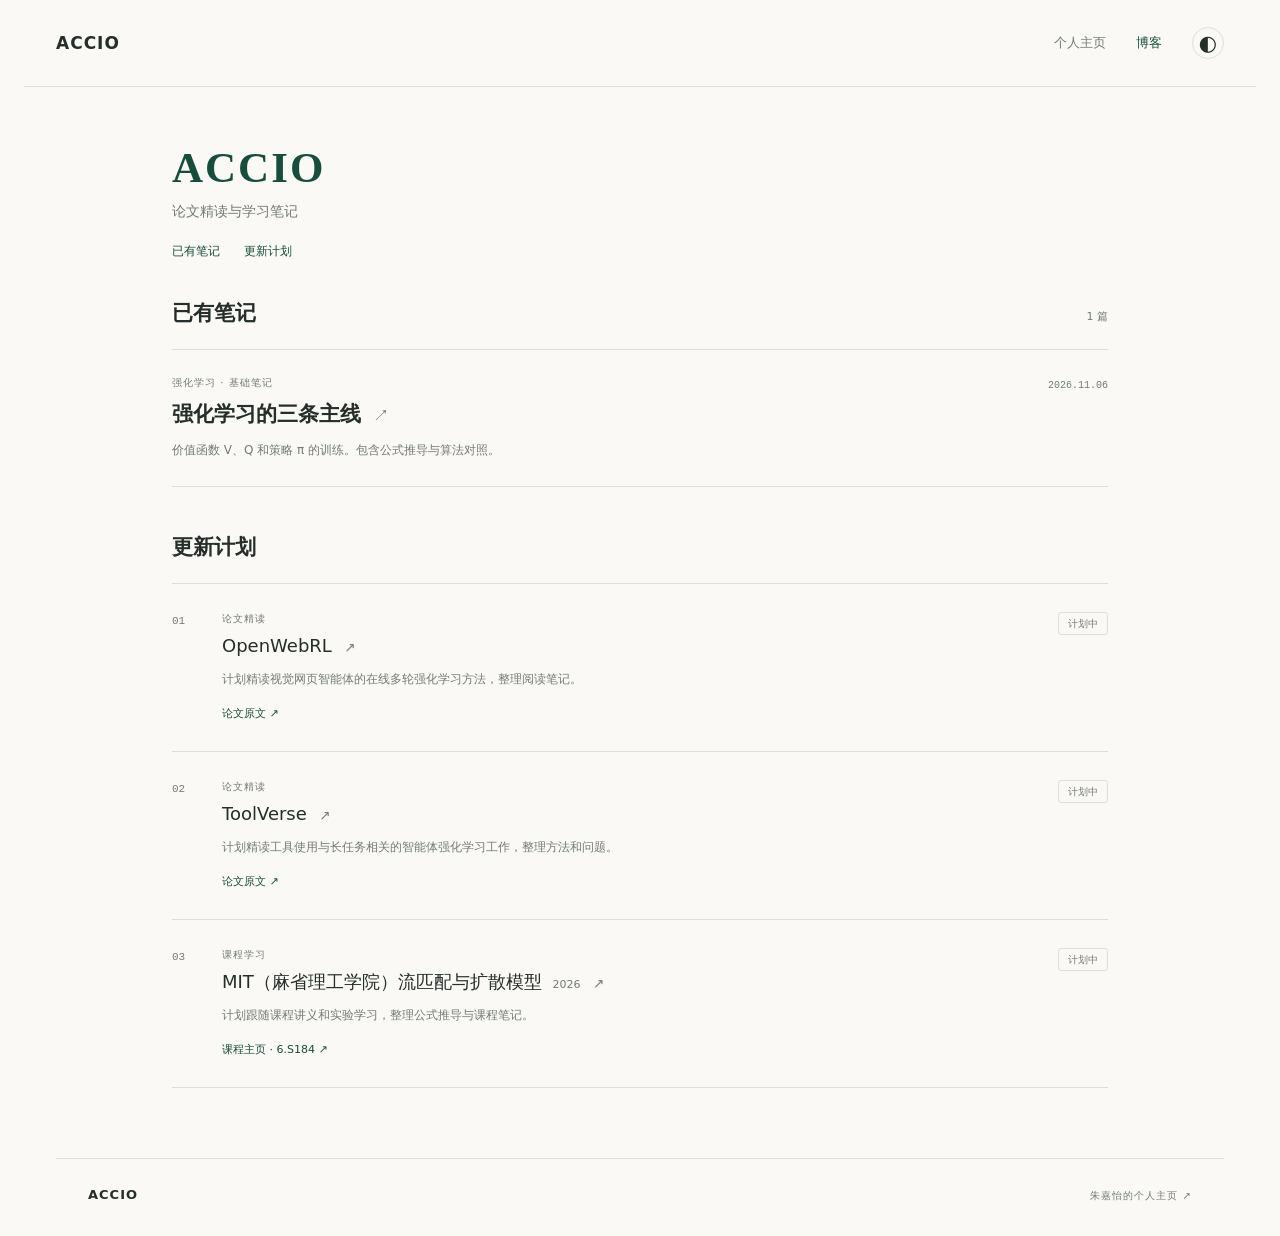
==== blog/index.html @ 02f71da6 "Separate academic profile and ACCIO blog" ====
<!doctype html>
<html lang="zh-CN">
<head>
  <meta charset="utf-8">
  <meta name="viewport" content="width=device-width,initial-scale=1">
  <meta name="description" content="朱嘉怡的论文精读与学习笔记。">
  <meta name="theme-color" content="#174d3c">
  <title>ACCIO · 朱嘉怡的博客</title>
  <link rel="canonical" href="https://lomuspg.github.io/blog/">
  <link rel="icon" href="/assets/favicon.svg" type="image/svg+xml">
  <link rel="stylesheet" href="/assets/style.css">
  <script>
    try {
      if (localStorage.getItem('notes-theme') === 'dark') document.documentElement.dataset.theme = 'dark';
    } catch {}
  </script>
</head>
<body>
<header class="site-header">
  <a class="brand personal-brand" href="/blog/">ACCIO</a>
  <nav aria-label="主导航">
    <a href="/">个人主页</a>
    <a href="/blog/" aria-current="page">博客</a>
    <button class="theme-toggle" aria-label="切换深浅主题" title="切换深浅主题">◐</button>
  </nav>
</header>
<main class="profile-home blog-home">
  <header class="blog-intro">
    <h1>ACCIO</h1>
    <p>论文精读与学习笔记</p>
    <nav class="blog-sections" aria-label="博客栏目">
      <a href="#notes">已有笔记</a>
      <a href="#plans">更新计划</a>
    </nav>
  </header>
 <section class="published-section" id="notes" aria-labelledby="notes-title">
  <div class="personal-section-heading"><h2 id="notes-title">已有笔记</h2><span>1 篇</span></div>
  <a class="published-note" href="/reinforcement-learning.html"><div><span class="plan-type">强化学习 · 基础笔记</span><h3>强化学习的三条主线 <span class="external-arrow" aria-hidden="true">↗</span></h3><p>价值函数 V、Q 和策略 π 的训练。包含公式推导与算法对照。</p></div><span class="note-date">2026.11.06</span></a>
 </section>
 <section class="plan-section" id="plans" aria-labelledby="plans-title">
  <div class="personal-section-heading"><h2 id="plans-title">更新计划</h2></div>
  <div class="plan-list">
   <article class="plan-row"><span class="plan-number" aria-hidden="true">01</span><div class="plan-content"><div class="plan-type">论文精读</div><h3><a href="https://arxiv.org/abs/2606.02031" target="_blank" rel="noopener noreferrer">OpenWebRL <span class="external-arrow" aria-hidden="true">↗</span></a></h3><p>计划精读视觉网页智能体的在线多轮强化学习方法，整理阅读笔记。</p><a class="source-link" href="https://arxiv.org/abs/2606.02031" target="_blank" rel="noopener noreferrer">论文原文 ↗</a></div><span class="plan-status">计划中</span></article>
   <article class="plan-row"><span class="plan-number" aria-hidden="true">02</span><div class="plan-content"><div class="plan-type">论文精读</div><h3><a href="https://arxiv.org/abs/2607.15660" target="_blank" rel="noopener noreferrer">ToolVerse <span class="external-arrow" aria-hidden="true">↗</span></a></h3><p>计划精读工具使用与长任务相关的智能体强化学习工作，整理方法和问题。</p><a class="source-link" href="https://arxiv.org/abs/2607.15660" target="_blank" rel="noopener noreferrer">论文原文 ↗</a></div><span class="plan-status">计划中</span></article>
   <article class="plan-row"><span class="plan-number" aria-hidden="true">03</span><div class="plan-content"><div class="plan-type">课程学习</div><h3><a href="https://diffusion.csail.mit.edu/" target="_blank" rel="noopener noreferrer">MIT（麻省理工学院）流匹配与扩散模型 <span class="course-year">2026</span> <span class="external-arrow" aria-hidden="true">↗</span></a></h3><p>计划跟随课程讲义和实验学习，整理公式推导与课程笔记。</p><a class="source-link" href="https://diffusion.csail.mit.edu/" target="_blank" rel="noopener noreferrer">课程主页 · 6.S184 ↗</a></div><span class="plan-status">计划中</span></article>
  </div>
 </section>
</main>
<footer class="site-footer">
  <a class="footer-brand" href="/blog/">ACCIO</a>
  <a href="/">朱嘉怡的个人主页 ↗</a>
</footer>
<script src="/assets/app.js"></script>
</body>
</html>
---- assets/style.css ----
@charset "UTF-8";
:root{--bg:#faf9f5;--paper:#fffefa;--text:#252e2a;--muted:#737b74;--green:#174d3c;--line:#dedfd6;--soft:#eef1e8;--accent:#b5c1a5;--serif:"Noto Serif SC","Source Han Serif SC","Songti SC","STSong","SimSun",serif;--sans:"Microsoft YaHei","PingFang SC",system-ui,sans-serif;color-scheme:light}
:root[data-theme=dark]{--bg:#171f1b;--paper:#1d2721;--text:#e1e7db;--muted:#a0ad9f;--green:#adceb1;--line:#3d493f;--soft:#29352c;--accent:#9cae91;color-scheme:dark}*{box-sizing:border-box}html{scroll-behavior:smooth;scroll-padding-top:32px}body{margin:0;background:var(--bg);color:var(--text);font:15px/1.7 var(--sans);-webkit-font-smoothing:antialiased}a{color:inherit;text-decoration:none}button{font:inherit;color:inherit;cursor:pointer}a,button{-webkit-tap-highlight-color:transparent}a:focus-visible,button:focus-visible,summary:focus-visible{outline:2px solid var(--green);outline-offset:5px}::selection{background:#cbdac0;color:#123d2e}.site-header{max-width:1232px;margin:auto;padding:27px 32px;display:flex;align-items:center;justify-content:space-between;border-bottom:1px solid var(--line);gap:24px}.brand{display:flex;align-items:center;gap:12px;font-size:19px;font-weight:600;letter-spacing:2px;line-height:1.3}.brand-icon{background:var(--green);color:var(--bg);width:42px;height:42px;display:grid;place-items:center;border-radius:4px;font:28px var(--serif);letter-spacing:0}.brand-sub{display:block;font-size:10px;font-weight:400;color:var(--muted);letter-spacing:1.5px;margin-top:7px}.site-header nav{display:flex;align-items:center;gap:30px;font-size:13px}.site-header nav a{color:var(--muted)}.site-header nav a[aria-current]{color:var(--green)}.theme-toggle{background:none;border:1px solid var(--line);border-radius:50%;width:32px;height:32px;line-height:1;padding:0;font-size:21px}.home-main{max-width:1168px;margin:auto;padding:0 32px}.home-hero{position:relative;padding:70px 0 73px;min-height:425px}.eyebrow{display:flex;align-items:center;gap:13px;color:var(--green);font-size:11px;letter-spacing:2px}.small-line{width:26px;height:1px;background:var(--green)}.home-hero h1{font:500 clamp(32px,3.9vw,49px)/1.55 var(--serif);letter-spacing:1px;margin:25px 0 17px}.green-dot{color:var(--green)}.home-hero>p{color:var(--muted);font-size:14px;line-height:1.9}.primary-link{display:inline-flex;align-items:center;gap:34px;padding:11px 19px;background:var(--green);color:var(--bg);margin-top:18px;font-size:13px;border-radius:3px}.primary-link:hover{opacity:.85}.learning-diagram{position:absolute;right:0;top:88px;width:44%;padding:25px 0 28px;border-top:1px solid var(--accent);border-bottom:1px solid var(--accent)}.diagram-label{font-size:11px;letter-spacing:2px;color:var(--muted)}.diagram-nodes{display:flex;justify-content:space-between;align-items:center;margin:29px 0 28px}.diagram-nodes>div{display:flex;flex-direction:column;align-items:center;gap:12px}.diagram-nodes i{width:76px;height:76px;border-radius:50%;display:grid;place-items:center;background:var(--soft);border:1px solid var(--accent);font:italic 43px Georgia,serif;color:var(--green)}.diagram-nodes>div:nth-of-type(2) i{background:var(--green);color:var(--bg)}.diagram-nodes span{font-size:12px;color:var(--muted)}.diagram-nodes b{font-weight:400;color:var(--accent);font-size:24px;margin-top:-28px}.diagram-loop{display:flex;align-items:center;justify-content:space-between;gap:10px;font-size:11px;color:var(--muted)}.notes-section{padding:6px 0 50px}.section-label{display:flex;align-items:center;justify-content:space-between;margin-bottom:20px}.section-label h2{font:600 21px var(--serif);margin:0}.section-label>span{font-size:11px;letter-spacing:1px;color:var(--muted)}.note-card{display:grid;grid-template-columns:34% 1fr;border:1px solid var(--line);border-radius:6px;background:var(--paper);overflow:hidden;transition:box-shadow .2s,transform .2s}.note-card:hover{box-shadow:0 8px 30px #173f2b0c;transform:translateY(-3px)}.note-visual{min-height:264px;background:#e5ebdf;padding:24px 26px;display:flex;flex-direction:column;justify-content:space-between;color:#174d3c;position:relative;background-image:linear-gradient(#174d3c08 1px,transparent 1px),linear-gradient(90deg,#174d3c08 1px,transparent 1px);background-size:20px 20px}.visual-index{font-size:10px;letter-spacing:2px}.visual-symbols{display:flex;align-items:center;justify-content:center;gap:22px;font:italic 53px Georgia,serif}.visual-symbols>span{width:80px;height:80px;border-radius:50%;border:1px solid #174d3c50;display:grid;place-items:center;font-size:54px}.visual-caption{font-size:11px;letter-spacing:1px}.note-copy{padding:27px 35px;display:flex;flex-direction:column;justify-content:center}.note-meta{display:flex;gap:14px;align-items:center;font-size:10px;color:var(--muted);letter-spacing:1px}.tag{color:var(--green);background:var(--soft);padding:3px 8px;border-radius:3px}.note-copy h3{font:600 26px/1.5 var(--serif);margin:16px 0 0}.note-subtitle{color:var(--text);font-size:14px;margin:3px 0 8px}.note-excerpt{font-size:12px;line-height:1.9;color:var(--muted);max-width:560px}.note-bottom{display:flex;justify-content:space-between;gap:15px;margin-top:14px;font-size:10px;color:var(--muted)}.read-link{color:var(--green);white-space:nowrap}.home-bottom{border-top:1px solid var(--line);padding:30px 0 43px;position:relative}.tiny-label{font-size:10px;letter-spacing:2px;color:var(--muted)}.home-bottom p{font:400 20px/1.9 var(--serif);margin:12px 0 0}.bottom-symbol{position:absolute;right:0;top:30px;color:var(--accent);font:90px Georgia,serif}.site-footer{max-width:1168px;margin:0 auto;padding:25px 32px 30px;border-top:1px solid var(--line);display:flex;align-items:center;gap:20px;font-size:10px;color:var(--muted);letter-spacing:1px}.footer-brand{font-weight:600;font-size:13px;color:var(--text)}.site-footer>a:last-child{margin-left:auto}.article-layout{max-width:1168px;padding:44px 32px 65px;margin:auto;display:grid;grid-template-columns:220px minmax(0,1fr);gap:64px}.back-link{font-size:11px;color:var(--muted)}.toc-sticky{position:sticky;top:34px;margin-top:55px}.toc{display:flex;flex-direction:column;margin-top:20px;border-left:1px solid var(--line)}.toc a{padding:10px 0 10px 14px;font-size:11px;color:var(--muted);display:flex;gap:9px;border-left:2px solid transparent;margin-left:-1px;line-height:1.8}.toc a span{font:10px/2 monospace;opacity:.6}.toc a:hover,.toc a.active{color:var(--green);border-color:var(--green)}.download-link{display:inline-block;margin-top:27px;font-size:11px;color:var(--green)}.aside-note{margin-top:31px;font:12px/2 var(--serif);color:var(--muted)}.article-header{padding-bottom:26px}.article-header .eyebrow{font-size:10px}.article-header .eyebrow span{color:var(--accent)}.article-header h1{font:600 clamp(27px,3.4vw,38px)/1.5 var(--serif);letter-spacing:.5px;margin:20px 0 8px}.article-subtitle{font-size:17px;color:var(--muted);margin-top:0;letter-spacing:.3px}.article-subtitle i{font:italic 24px Georgia,serif;color:var(--green)}.article-meta{display:flex;gap:18px;align-items:center;color:var(--muted);font-size:10px;margin:23px 0 27px}.article-meta span+span:before{content:'·';margin-right:18px}.article-meta button{border:0;background:none;padding:0;font-size:10px;margin-left:auto;color:var(--green)}.article-intro{border-left:3px solid var(--green);padding:14px 19px;background:var(--soft)}.article-intro>span{font-size:10px;color:var(--green);letter-spacing:2px}.article-intro p{font:13px/1.9 var(--sans);margin:6px 0 0}.prose{font:15px/2 var(--sans);overflow-wrap:break-word;min-width:0}.prose p{margin:19px 0}.prose h2{font:600 25px/1.6 var(--serif);margin:45px 0 22px;color:var(--green);scroll-margin-top:30px}.prose h3{font-size:17px;line-height:1.75;margin:33px 0 16px;font-weight:600;scroll-margin-top:30px}.prose ul,.prose ol{padding-left:25px;margin:18px 0}.prose li{padding-left:3px;margin:9px 0}.prose li::marker{color:var(--green)}.prose strong{font-weight:600}.prose hr{border:0;border-top:1px solid var(--line);margin:42px 0}.prose .katex-display{margin:26px 0;padding:18px 12px;background:var(--paper);border-radius:4px;overflow-x:auto;overflow-y:hidden;max-width:100%}.prose .katex{font-size:1.04em}.prose .katex-display>.katex{font-size:1.08em}.prose table{border-collapse:collapse;width:100%;display:block;overflow-x:auto;margin:25px 0;font-size:11px;line-height:1.9}.prose th,.prose td{border-bottom:1px solid var(--line);padding:11px 13px;text-align:left;min-width:95px}.prose th{background:var(--soft);font-weight:600;color:var(--green);white-space:nowrap}.prose td{background:var(--paper)}.prose td:first-child{font-weight:500}.prose blockquote{border-left:3px solid var(--green);margin:20px 0;padding:0 20px;color:var(--muted)}.prose a{color:var(--green);text-decoration:underline}.prose code{font-size:.9em;background:var(--soft);padding:2px 5px;border-radius:3px}.article-end{border-top:1px solid var(--line);margin-top:55px;padding:32px 0 0;text-align:center}.article-end>span{font-size:10px;letter-spacing:3px;color:var(--muted)}.article-end p{font:15px/1.9 var(--serif);margin:15px 0 24px}.article-end a{font-size:11px;color:var(--green)}.mobile-toc{display:none}.progress-bar{position:fixed;top:0;left:0;z-index:10;width:0;height:3px;background:var(--green)}.back-top{position:fixed;right:26px;bottom:26px;background:var(--paper);border:1px solid var(--line);width:38px;height:38px;border-radius:50%;opacity:0;pointer-events:none;transition:opacity .2s}.back-top.visible{opacity:1;pointer-events:auto}#toast{position:fixed;bottom:30px;left:50%;transform:translateX(-50%);padding:9px 20px;background:var(--green);color:var(--bg);border-radius:4px;font-size:12px;opacity:0;pointer-events:none;transition:opacity .2s}#toast.visible{opacity:1}
@media(min-width:1500px){.home-hero{padding-top:85px;padding-bottom:85px}.learning-diagram{top:104px}}
@media(max-width:1000px){.article-layout{gap:34px;grid-template-columns:180px minmax(0,1fr)}.learning-diagram{width:43%;top:97px}.diagram-nodes i{width:64px;height:64px;font-size:36px}.home-hero h1{font-size:37px}.diagram-loop{font-size:9px;gap:4px}.note-copy{padding:24px}.note-copy h3{font-size:23px}}
@media(max-width:760px){.site-header{padding:20px 22px}.site-header nav{gap:18px;font-size:11px}.brand{font-size:16px}.brand-icon{width:35px;height:35px;font-size:24px}.brand-sub{font-size:8px}.home-main{padding:0 22px}.home-hero{padding:42px 0 36px}.home-hero h1{font-size:36px;margin-top:19px}.home-hero>p{font-size:13px}.learning-diagram{position:static;width:100%;margin:34px 0 0;padding:20px 8px}.diagram-nodes{margin:22px 0}.diagram-nodes i{width:68px;height:68px}.diagram-loop{font-size:10px}.diagram-label{font-size:10px}.note-card{grid-template-columns:1fr}.note-visual{min-height:218px;padding:22px}.visual-symbols{justify-content:center;gap:35px}.note-copy{padding:24px}.note-copy h3{font-size:24px}.note-bottom{font-size:10px}.note-bottom>span:first-child{max-width:150px}.home-bottom{padding-bottom:32px}.home-bottom p{font-size:18px}.site-footer{padding:24px 22px;flex-wrap:wrap;gap:10px 18px}.site-footer>a:last-child{margin-left:0;width:100%}.article-layout{display:block;padding:27px 22px 46px}.article-aside{display:none}.article-header h1{font-size:28px;margin-top:15px}.article-subtitle{font-size:14px}.article-intro p{font-size:12px}.article-header{padding-bottom:20px}.mobile-toc{display:block;border-top:1px solid var(--line);border-bottom:1px solid var(--line);padding:13px 0;margin-bottom:22px;font-size:12px;color:var(--green)}.mobile-toc summary{cursor:pointer}.mobile-toc nav{display:flex;flex-direction:column;gap:11px;padding:15px 10px 5px}.mobile-toc nav a{display:flex;gap:10px;font-size:11px}.mobile-toc nav a span{opacity:.5}.prose{font-size:14px;line-height:1.95}.prose h2{font-size:22px;margin-top:32px}.prose h3{font-size:16px}.prose .katex-display{padding:15px 8px;margin:22px 0}.prose .katex-display>.katex{font-size:1em}.prose table{font-size:10px}.prose th,.prose td{padding:9px 10px;min-width:90px}.back-top{right:14px;bottom:16px}.article-meta{gap:14px}}
@media(prefers-reduced-motion:reduce){html{scroll-behavior:auto}*{transition:none!important}}
@media print{.site-header,.article-aside,.site-footer,.mobile-toc,.article-meta button,.back-top,.progress-bar,#toast{display:none!important}.article-layout{display:block;padding:0;max-width:none}.prose{font-size:11pt}.prose h2{break-after:avoid}.katex-display{break-inside:avoid}body{--bg:white;--text:#111;--paper:white;--green:#174d3c;--line:#ccc;--soft:#f2f2f2}}
.personal-brand{gap:12px;font-size:17px;letter-spacing:1px}.personal-brand-divider{font-weight:400;color:var(--line);font-size:20px}.personal-brand-caption{font-size:11px;font-weight:400;letter-spacing:1px;color:var(--muted)}
.profile-home{max-width:1000px;margin:0 auto;padding:0 32px 70px}.profile-intro{max-width:750px;padding:60px 0 48px}.profile-kicker{font-size:11px;color:var(--muted);letter-spacing:2px;margin:0 0 17px}.profile-intro h1{font:600 43px/1.4 var(--serif);letter-spacing:3px;margin:0 0 14px}.profile-affiliation{font-size:14px;margin:0 0 23px;color:var(--text)}.profile-affiliation span{margin:0 8px;color:var(--accent)}.profile-description{font-size:14px;line-height:1.95;color:var(--muted);margin:9px 0;max-width:650px}.personal-section-heading{display:flex;align-items:baseline;justify-content:space-between;gap:18px;margin:0 0 19px}.personal-section-heading h2{font:600 21px/1.6 var(--serif);margin:0}.personal-section-heading>span{font-size:11px;color:var(--muted)}.plan-section{padding-top:12px;scroll-margin-top:25px}.plan-list{border-top:1px solid var(--line)}.plan-row{display:grid;grid-template-columns:32px minmax(0,1fr) auto;gap:18px;padding:26px 0;border-bottom:1px solid var(--line);align-items:start}.plan-number{font:11px/1.8 monospace;color:var(--muted);padding-top:2px}.plan-type{display:block;font-size:10px;color:var(--muted);letter-spacing:1px}.plan-content h3{font-size:18px;line-height:1.7;font-weight:500;margin:4px 0 6px;overflow-wrap:anywhere}.plan-content h3 a:hover,.published-note:hover h3{color:var(--green)}.external-arrow{font-size:.75em;color:var(--muted);margin-left:7px;font-weight:400}.plan-content p{font-size:12px;line-height:1.9;color:var(--muted);margin:4px 0 9px}.source-link{font-size:11px;color:var(--green)}.source-link:hover{text-decoration:underline;text-underline-offset:3px}.plan-status{border:1px solid var(--line);border-radius:3px;padding:2px 9px;font-size:10px;color:var(--muted);white-space:nowrap;margin-top:2px}.course-year{font:11px/1.4 var(--sans);color:var(--muted);margin-left:5px}.published-section{margin-top:46px;scroll-margin-top:25px}.published-note{display:flex;align-items:start;gap:24px;justify-content:space-between;padding:24px 0;border-top:1px solid var(--line);border-bottom:1px solid var(--line)}.published-note h3{font:600 21px/1.6 var(--serif);margin:7px 0}.published-note p{font-size:12px;line-height:1.9;color:var(--muted);margin:0}.note-date{font:10px/1.9 monospace;white-space:nowrap;color:var(--muted);padding-top:2px}
@media(max-width:760px){.site-header{gap:12px}.personal-brand{font-size:15px;gap:8px}.personal-brand-caption{display:none}.personal-brand-divider{display:none}.site-header nav{gap:15px}.profile-home{padding:0 22px 45px}.profile-intro{padding:38px 0 30px}.profile-intro h1{font-size:35px;margin-bottom:12px}.profile-affiliation{font-size:12px;line-height:2;margin-bottom:18px}.profile-affiliation span{margin:0 4px}.profile-description{font-size:13px}.personal-section-heading h2{font-size:20px}.personal-section-heading>span{font-size:10px}.plan-row{grid-template-columns:22px minmax(0,1fr) auto;gap:9px;padding:23px 0}.plan-content h3{font-size:16px;line-height:1.7}.plan-content p{font-size:12px}.plan-status{padding:2px 6px;font-size:9px}.published-section{margin-top:35px}.published-note{flex-direction:column;gap:10px}.published-note h3{font-size:20px}.course-year{display:inline-block}.note-date{font-size:10px}}
.profile-home>.published-section{margin-top:0}.profile-home>.plan-section{margin-top:44px;padding-top:0}.article-end{text-align:left;margin-top:36px;padding-top:22px}.article-header{padding-bottom:0}
@media(max-width:760px){.profile-home>.plan-section{margin-top:35px}}
.profile-contact{display:flex;flex-direction:column;gap:7px;margin:22px 0 0;font-style:normal;font-size:12px;line-height:1.8}.profile-contact a{display:flex;align-items:baseline;gap:16px;width:fit-content;max-width:100%;overflow-wrap:anywhere}.contact-label{flex:0 0 40px;color:var(--muted);font-size:11px}.profile-contact a:hover>span:last-child{color:var(--green);text-decoration:underline;text-underline-offset:3px}.profile-cv-links{display:flex;align-items:center;flex-wrap:wrap;gap:14px 22px;margin-top:23px;font-size:12px}.cv-view{display:inline-block;padding:8px 13px;border:1px solid var(--green);border-radius:3px;color:var(--green)}.cv-view:hover{background:var(--soft)}.cv-download{color:var(--muted)}.cv-download:hover{color:var(--green);text-decoration:underline;text-underline-offset:3px}
@media(max-width:760px){.profile-contact{margin-top:19px}.profile-contact a{gap:12px}.profile-cv-links{margin-top:20px;gap:12px 18px}.cv-view{padding:8px 11px}}

.blog-intro {
  padding: 55px 0 35px;
}
.blog-intro h1 {
  margin: 0 0 6px;
  color: var(--green);
  font: 600 43px/1.2 var(--serif);
  letter-spacing: 2px;
}
.blog-intro p {
  margin: 0;
  color: var(--muted);
  font-size: 14px;
}
.blog-sections {
  display: flex;
  flex-wrap: wrap;
  gap: 12px 24px;
  margin-top: 18px;
  font-size: 12px;
  color: var(--green);
}
.blog-sections a:hover {
  text-decoration: underline;
  text-underline-offset: 3px;
}
.profile-english-name {
  display: inline-block;
  margin-left: 8px;
  color: var(--muted);
  font-size: 0.6em;
  letter-spacing: 0;
}
@media (max-width: 760px) {
  .blog-intro { padding: 37px 0 27px; }
  .blog-intro h1 { font-size: 36px; }
}
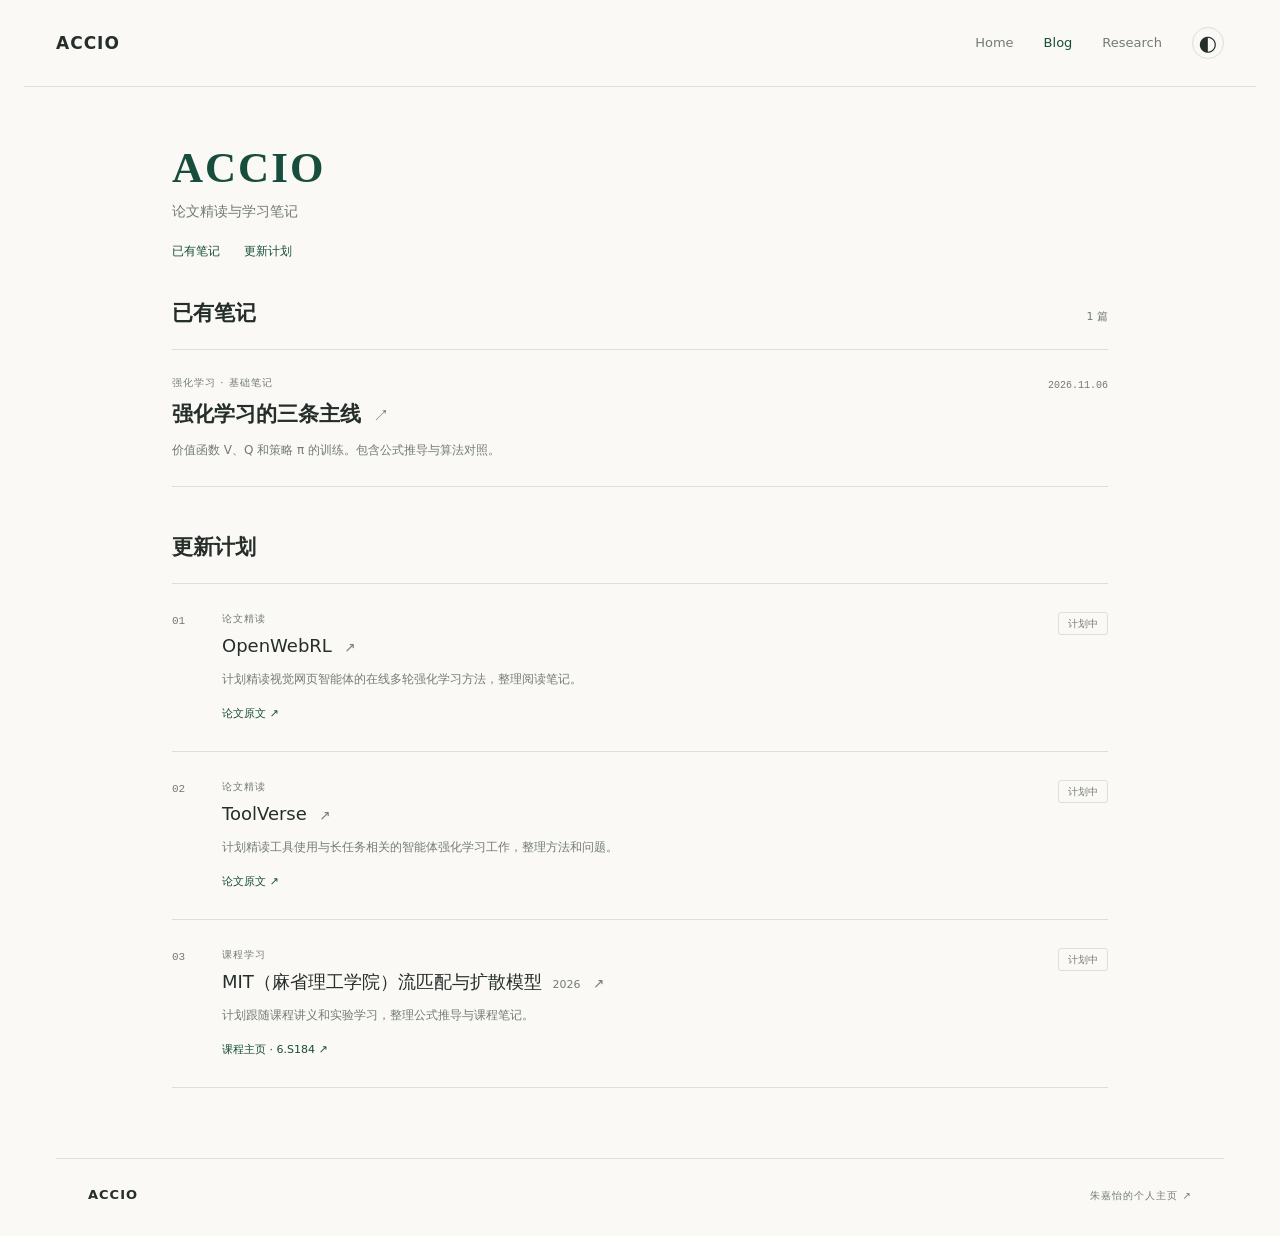
==== commit 2280b5b3: "Separate Research page and simplify site navigation" ====
--- a/blog/index.html
+++ b/blog/index.html
@@ -19,8 +19,9 @@
 <header class="site-header">
   <a class="brand personal-brand" href="/blog/">ACCIO</a>
   <nav aria-label="主导航">
-    <a href="/">个人主页</a>
-    <a href="/blog/" aria-current="page">博客</a>
+    <a href="/">Home</a>
+    <a href="/blog/" aria-current="page">Blog</a>
+    <a href="/research/">Research</a>
     <button class="theme-toggle" aria-label="切换深浅主题" title="切换深浅主题">◐</button>
   </nav>
 </header>
--- a/assets/style.css
+++ b/assets/style.css
@@ -47,6 +47,38 @@
   font-size: 0.6em;
   letter-spacing: 0;
 }
+.profile-details {
+  margin-top: 29px;
+  font-size: 14px;
+  line-height: 1.8;
+}
+.profile-details h2 {
+  margin: 0 0 9px;
+  font: 600 21px/1.4 var(--serif);
+}
+.profile-details p, .profile-details ul {
+  margin: 0 0 12px;
+}
+.profile-details ul { padding-left: 20px; }
+.profile-details .profile-contact { margin-top: 0; }
+.profile-details .profile-cv-links { margin: 14px 0; }
+.profile-overview {
+  display: grid;
+  grid-template-columns: minmax(0, 1fr) 180px;
+  gap: 24px 32px;
+  align-items: start;
+}
+.profile-portrait { display: block; }
+.profile-portrait img {
+  display: block;
+  width: 100%;
+  height: auto;
+  border-radius: 5px;
+}
+@media (max-width: 560px) {
+  .profile-overview { grid-template-columns: minmax(0, 1fr); }
+  .profile-portrait { width: min(156px, 100%); }
+}
 @media (max-width: 760px) {
   .blog-intro { padding: 37px 0 27px; }
   .blog-intro h1 { font-size: 36px; }
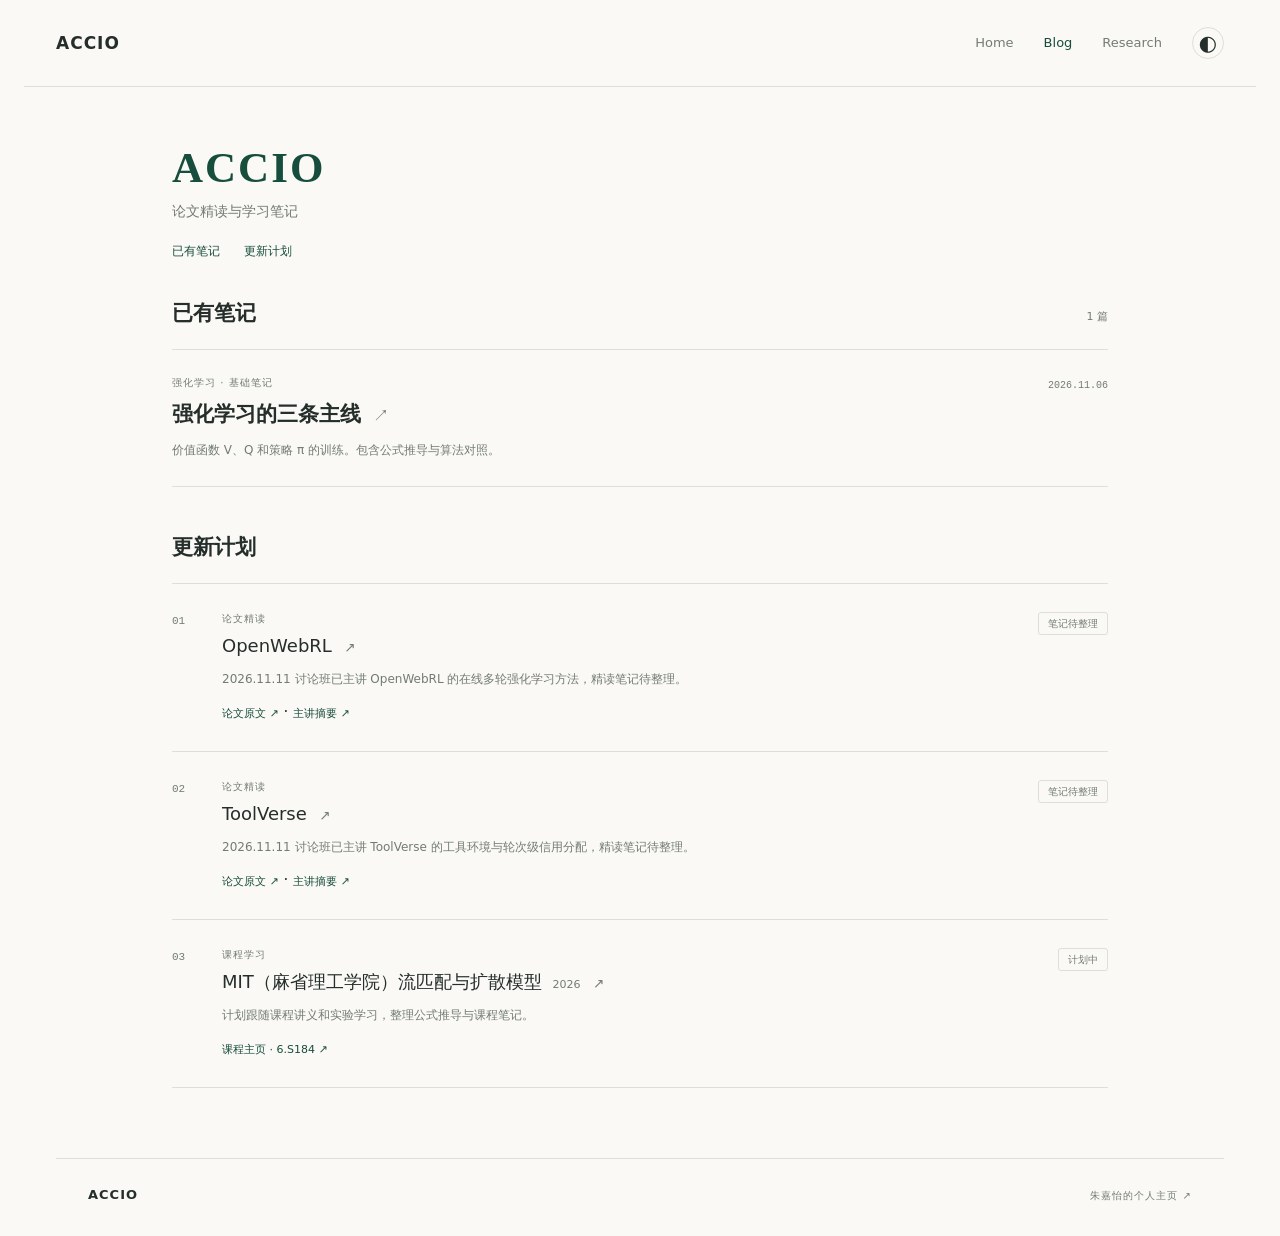
==== commit 6420b132: "Document confirmed reproduction experiments and November reading-group talk" ====
--- a/blog/index.html
+++ b/blog/index.html
@@ -41,8 +41,8 @@
  <section class="plan-section" id="plans" aria-labelledby="plans-title">
   <div class="personal-section-heading"><h2 id="plans-title">更新计划</h2></div>
   <div class="plan-list">
-   <article class="plan-row"><span class="plan-number" aria-hidden="true">01</span><div class="plan-content"><div class="plan-type">论文精读</div><h3><a href="https://arxiv.org/abs/2606.02031" target="_blank" rel="noopener noreferrer">OpenWebRL <span class="external-arrow" aria-hidden="true">↗</span></a></h3><p>计划精读视觉网页智能体的在线多轮强化学习方法，整理阅读笔记。</p><a class="source-link" href="https://arxiv.org/abs/2606.02031" target="_blank" rel="noopener noreferrer">论文原文 ↗</a></div><span class="plan-status">计划中</span></article>
-   <article class="plan-row"><span class="plan-number" aria-hidden="true">02</span><div class="plan-content"><div class="plan-type">论文精读</div><h3><a href="https://arxiv.org/abs/2607.15660" target="_blank" rel="noopener noreferrer">ToolVerse <span class="external-arrow" aria-hidden="true">↗</span></a></h3><p>计划精读工具使用与长任务相关的智能体强化学习工作，整理方法和问题。</p><a class="source-link" href="https://arxiv.org/abs/2607.15660" target="_blank" rel="noopener noreferrer">论文原文 ↗</a></div><span class="plan-status">计划中</span></article>
+   <article class="plan-row"><span class="plan-number" aria-hidden="true">01</span><div class="plan-content"><div class="plan-type">论文精读</div><h3><a href="https://arxiv.org/abs/2606.02031" target="_blank" rel="noopener noreferrer">OpenWebRL <span class="external-arrow" aria-hidden="true">↗</span></a></h3><p>2026.11.11 讨论班已主讲 OpenWebRL 的在线多轮强化学习方法，精读笔记待整理。</p><a class="source-link" href="https://arxiv.org/abs/2606.02031" target="_blank" rel="noopener noreferrer">论文原文 ↗</a> <span aria-hidden="true">·</span> <a class="source-link" href="/research/#talk-agentic-rl-20261111">主讲摘要 ↗</a></div><span class="plan-status">笔记待整理</span></article>
+   <article class="plan-row"><span class="plan-number" aria-hidden="true">02</span><div class="plan-content"><div class="plan-type">论文精读</div><h3><a href="https://arxiv.org/abs/2607.15660" target="_blank" rel="noopener noreferrer">ToolVerse <span class="external-arrow" aria-hidden="true">↗</span></a></h3><p>2026.11.11 讨论班已主讲 ToolVerse 的工具环境与轮次级信用分配，精读笔记待整理。</p><a class="source-link" href="https://arxiv.org/abs/2607.15660" target="_blank" rel="noopener noreferrer">论文原文 ↗</a> <span aria-hidden="true">·</span> <a class="source-link" href="/research/#talk-agentic-rl-20261111">主讲摘要 ↗</a></div><span class="plan-status">笔记待整理</span></article>
    <article class="plan-row"><span class="plan-number" aria-hidden="true">03</span><div class="plan-content"><div class="plan-type">课程学习</div><h3><a href="https://diffusion.csail.mit.edu/" target="_blank" rel="noopener noreferrer">MIT（麻省理工学院）流匹配与扩散模型 <span class="course-year">2026</span> <span class="external-arrow" aria-hidden="true">↗</span></a></h3><p>计划跟随课程讲义和实验学习，整理公式推导与课程笔记。</p><a class="source-link" href="https://diffusion.csail.mit.edu/" target="_blank" rel="noopener noreferrer">课程主页 · 6.S184 ↗</a></div><span class="plan-status">计划中</span></article>
   </div>
  </section>
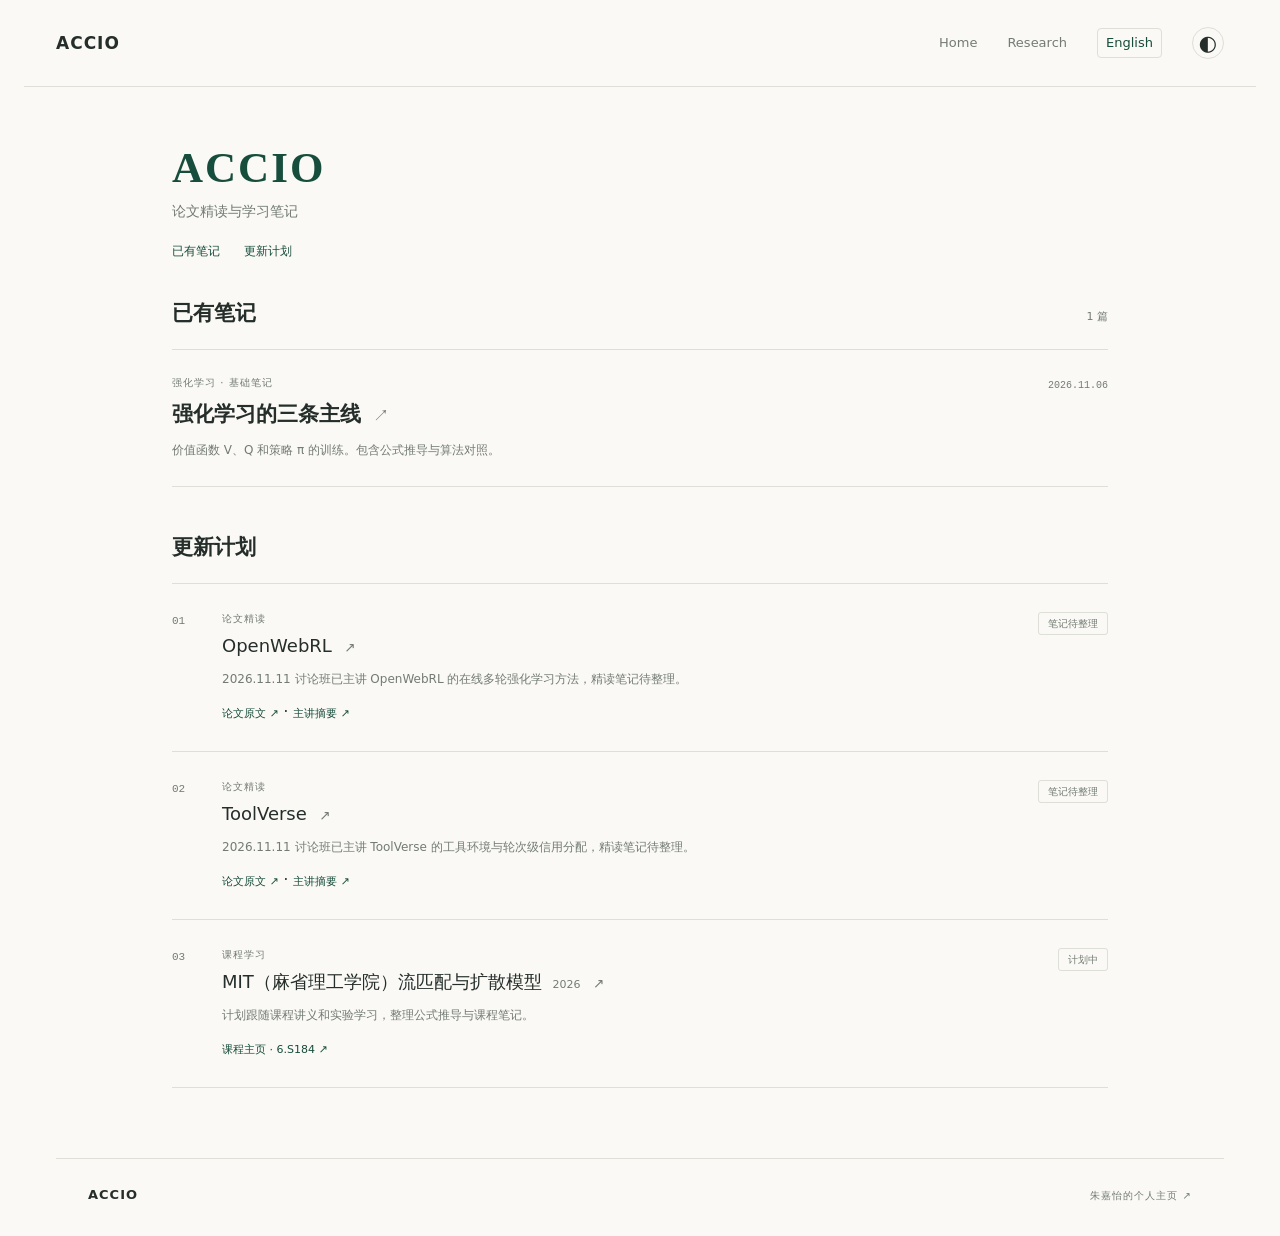
==== commit 6e74c55f: "Simplify profile navigation and add an English edition of ACCIO" ====
--- a/blog/index.html
+++ b/blog/index.html
@@ -7,8 +7,10 @@
   <meta name="theme-color" content="#174d3c">
   <title>ACCIO · 朱嘉怡的博客</title>
   <link rel="canonical" href="https://lomuspg.github.io/blog/">
+  <link rel="alternate" hreflang="zh-CN" href="https://lomuspg.github.io/blog/">
+  <link rel="alternate" hreflang="en" href="https://lomuspg.github.io/blog/en/">
   <link rel="icon" href="/assets/favicon.svg" type="image/svg+xml">
-  <link rel="stylesheet" href="/assets/style.css">
+  <link rel="stylesheet" href="/assets/style.css?v=blog-languages">
   <script>
     try {
       if (localStorage.getItem('notes-theme') === 'dark') document.documentElement.dataset.theme = 'dark';
@@ -20,8 +22,8 @@
   <a class="brand personal-brand" href="/blog/">ACCIO</a>
   <nav aria-label="主导航">
     <a href="/">Home</a>
-    <a href="/blog/" aria-current="page">Blog</a>
     <a href="/research/">Research</a>
+    <a class="language-switch" href="/blog/en/" lang="en" hreflang="en">English</a>
     <button class="theme-toggle" aria-label="切换深浅主题" title="切换深浅主题">◐</button>
   </nav>
 </header>
@@ -48,7 +50,7 @@
  </section>
 </main>
 <footer class="site-footer">
-  <a class="footer-brand" href="/blog/">ACCIO</a>
+  <span class="footer-brand">ACCIO</span>
   <a href="/">朱嘉怡的个人主页 ↗</a>
 </footer>
 <script src="/assets/app.js"></script>
--- a/assets/style.css
+++ b/assets/style.css
@@ -83,3 +83,23 @@
   .blog-intro { padding: 37px 0 27px; }
   .blog-intro h1 { font-size: 36px; }
 }
+
+.site-header nav .language-switch {
+  border: 1px solid var(--line);
+  border-radius: 4px;
+  padding: 3px 8px;
+  color: var(--green);
+  white-space: nowrap;
+}
+
+@media (max-width: 600px) {
+  html[lang="en"] .blog-home .plan-row {
+    grid-template-columns: 22px minmax(0, 1fr);
+  }
+
+  html[lang="en"] .blog-home .plan-status {
+    grid-column: 2;
+    justify-self: start;
+    margin-top: 0;
+  }
+}
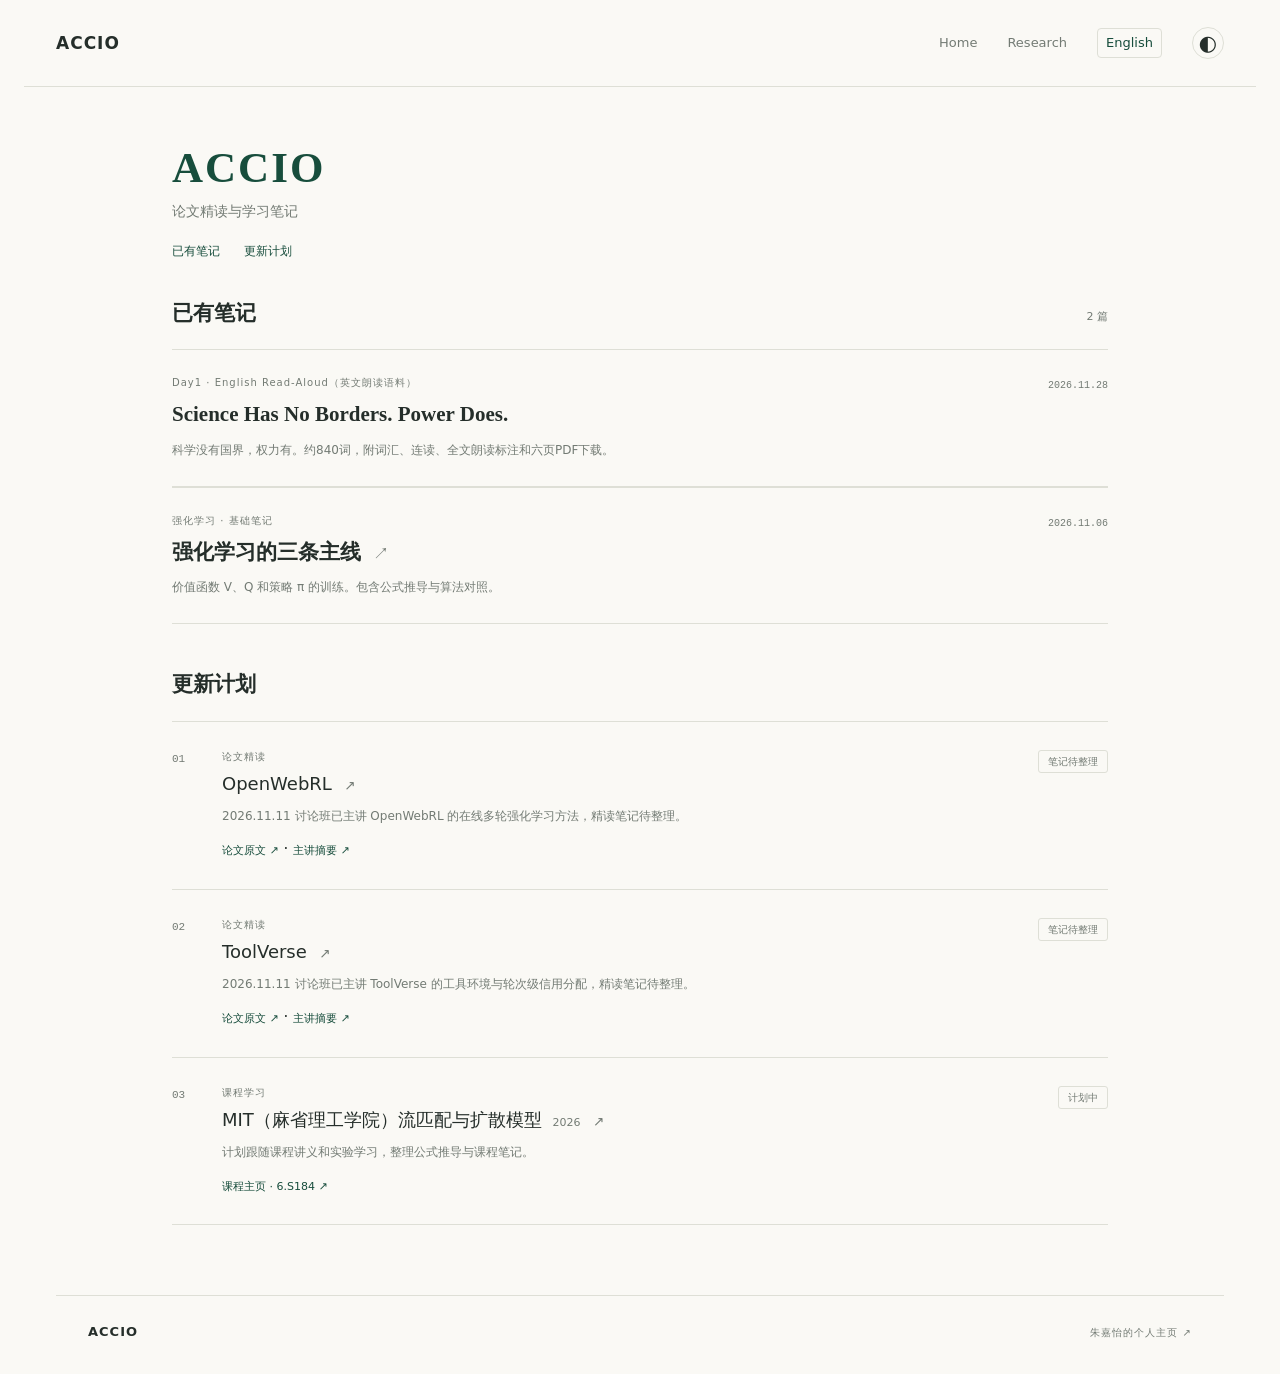
==== commit 4a349a68: "Publish Day1 English read-aloud article on ACCIO" ====
--- a/blog/index.html
+++ b/blog/index.html
@@ -37,7 +37,8 @@
     </nav>
   </header>
  <section class="published-section" id="notes" aria-labelledby="notes-title">
-  <div class="personal-section-heading"><h2 id="notes-title">已有笔记</h2><span>1 篇</span></div>
+  <div class="personal-section-heading"><h2 id="notes-title">已有笔记</h2><span>2 篇</span></div>
+  <a class="published-note" href="/blog/day1/"><div><span class="plan-type">Day1 · English Read-Aloud（英文朗读语料）</span><h3>Science Has No Borders. Power Does.</h3><p>科学没有国界，权力有。约840词，附词汇、连读、全文朗读标注和六页PDF下载。</p></div><time class="note-date" datetime="2026-11-28">2026.11.28</time></a>
   <a class="published-note" href="/reinforcement-learning.html"><div><span class="plan-type">强化学习 · 基础笔记</span><h3>强化学习的三条主线 <span class="external-arrow" aria-hidden="true">↗</span></h3><p>价值函数 V、Q 和策略 π 的训练。包含公式推导与算法对照。</p></div><span class="note-date">2026.11.06</span></a>
  </section>
  <section class="plan-section" id="plans" aria-labelledby="plans-title">
